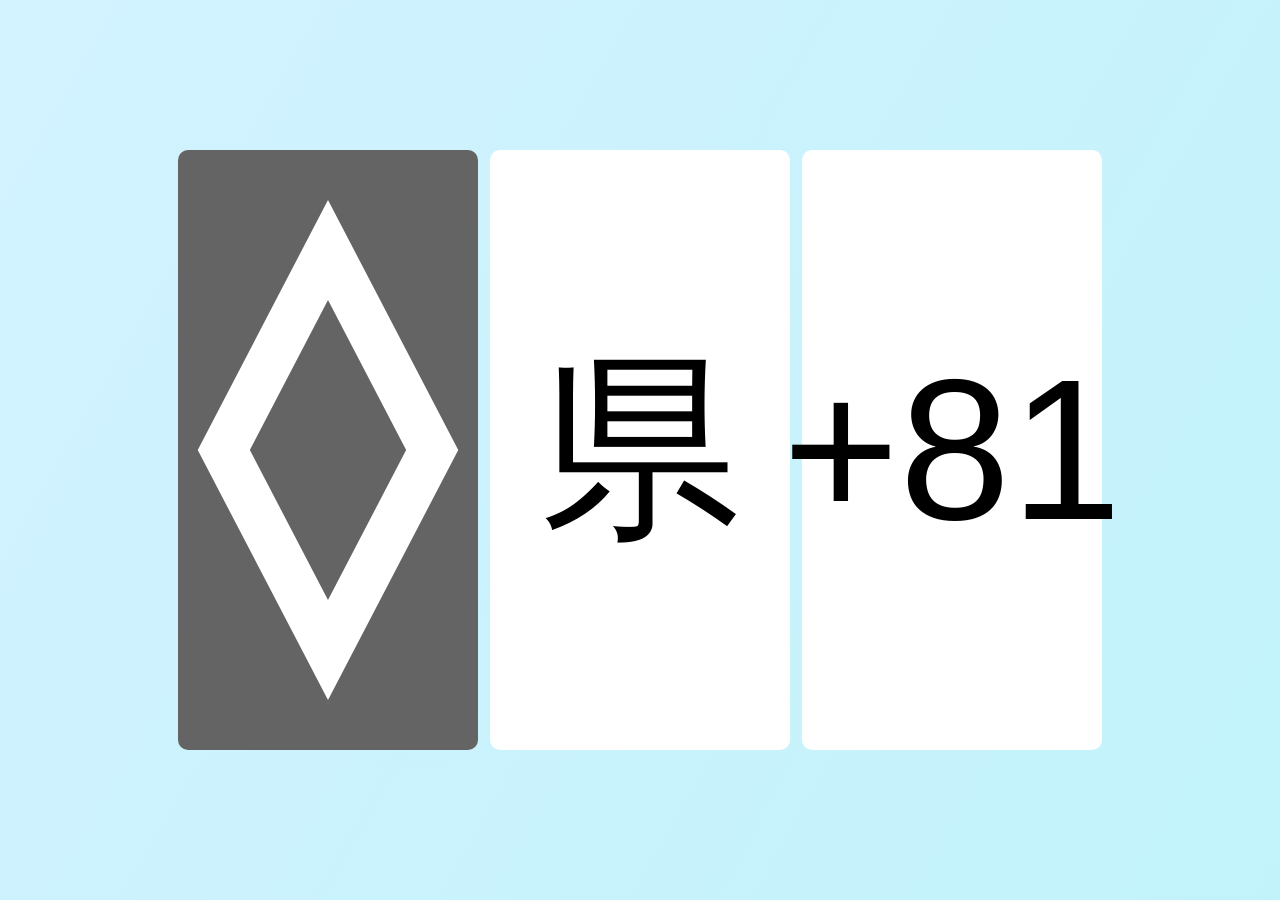
==== index.html @ 91e3d2cf "Add files via upload" ====
<!DOCTYPE html>
<html lang="en">
<head>
    <meta charset="UTF-8">
    <link rel="stylesheet" href="styles.css">
</head>
<body>

<div id="menu">
    <div class="button-container">
        <a class="diamond-btn" href="diamonds.html">
            <svg viewBox="0 0 300 600" width="300" height="600" id="horizontal" class="layer">
                <path style="fill:#ffffff;" d="M 150,50 19.75,300 150,550 280.25,300 Z m 0,100 78.15039,150 L 150,450 71.849609,300 Z" />
            </svg>
        </a>
        <a class="menu-btn" href="prefectures.html">県</a>
        <a class="menu-btn" href="Phone Codes.html">+81</a>
    </div>
</div>

</body>
</html>
---- styles.css ----
html, body {
    margin: 0;
    height: 100%;
    font-family: sans-serif;
    background: #80dbff31;
}

body {
    display: flex;
    justify-content: center;
    align-items: center;
    padding: 5px;
    background: linear-gradient(120deg, #80dbff31, #c2f3fa);
    box-sizing: border-box;
}

#page {
    height: 100%;
    width: 100%;
    display: flex;
    flex-direction: row;
    margin: auto;
    gap: 10px;
}

#header {
    display: flex;
    flex-direction: column;
    align-items: center;
    flex: 0 1 0%;
    max-width: 40%;
    height: 100%;
    min-height: 0;
}

#mapWrapper {
    flex: 1;
    background: rgba(194, 243, 250, 0.644);
    border: 1px solid #ccc;
    min-height: 0;
    position: relative;
}

#menu {
    text-align: center;
}

.button-container {
    display: flex;
    flex-wrap: wrap;
    margin: auto;
    gap: 12px;
    justify-content: center;
}

.menu-btn {
    display: block;
    width: min(80vw, 300px);
    aspect-ratio: 1 / 2;

    background: white;
    color: black;
    text-decoration: none;

    border-radius: 10px;
    font-size: min(70vw, 200px);
    display: flex;
    align-items: center;
    justify-content: center;

    transition: background 0.15s ease;
}

.menu-btn:hover {
    background: rgb(241, 241, 241);
}

#homeButton {
    position: fixed;
    top: 10px;
    right: 10px;

    width: 50px;
    height: 50px;

    display: flex;
    align-items: center;
    justify-content: center;

    background: rgb(226, 248, 250);
    color: black;
    text-decoration: none;

    border-radius: 6px;
    font-size: 20px;

    z-index: 9999;

    box-shadow: 0 2px 6px rgba(0,0,0,0.2);
}

.diamond-btn {

    display: flex;
    align-items: center;
    justify-content: center;

    border: none;
    background: #646464;
    cursor: pointer;

    border-radius: 10px;
    transition: background 0.15s ease;
}

.diamond-btn:hover {
    background: #5e5e5e;
}

#notice {
    font-size: 16px;
    line-height: 1;
    margin: 0;
}

#continue {
    width: 100%;
    line-height: 1;
    margin-top: auto;
    padding-top: 10px;
    padding-bottom: 10px;
    text-align: center;
    background-color: white;
    border-radius: 4px;
    border: 0;
    text-decoration: none;
    font-size: 32px;
    cursor: pointer;
}

#legend {
    opacity: 0;
    transform: translateY(-6px);
    pointer-events: none;
    transition: opacity 0.25s ease, transform 0.25s ease;
    
    position: absolute;
    top: 10px;
    left: 10px;

    display: flex;
    flex-direction: column;
    gap: 6px;

    padding: 8px;
    border-radius: 6px;

    background: rgba(255, 255, 255, 0.7);
    backdrop-filter: blur(4px);

    font-size: 12px;
}

.legend-item {
    display: flex;
    align-items: center;
    gap: 8px;
    font-size: 20px;
}

#legend.show { 
    opacity: 1;
    transform: translateY(0);
    pointer-events: auto; 
}
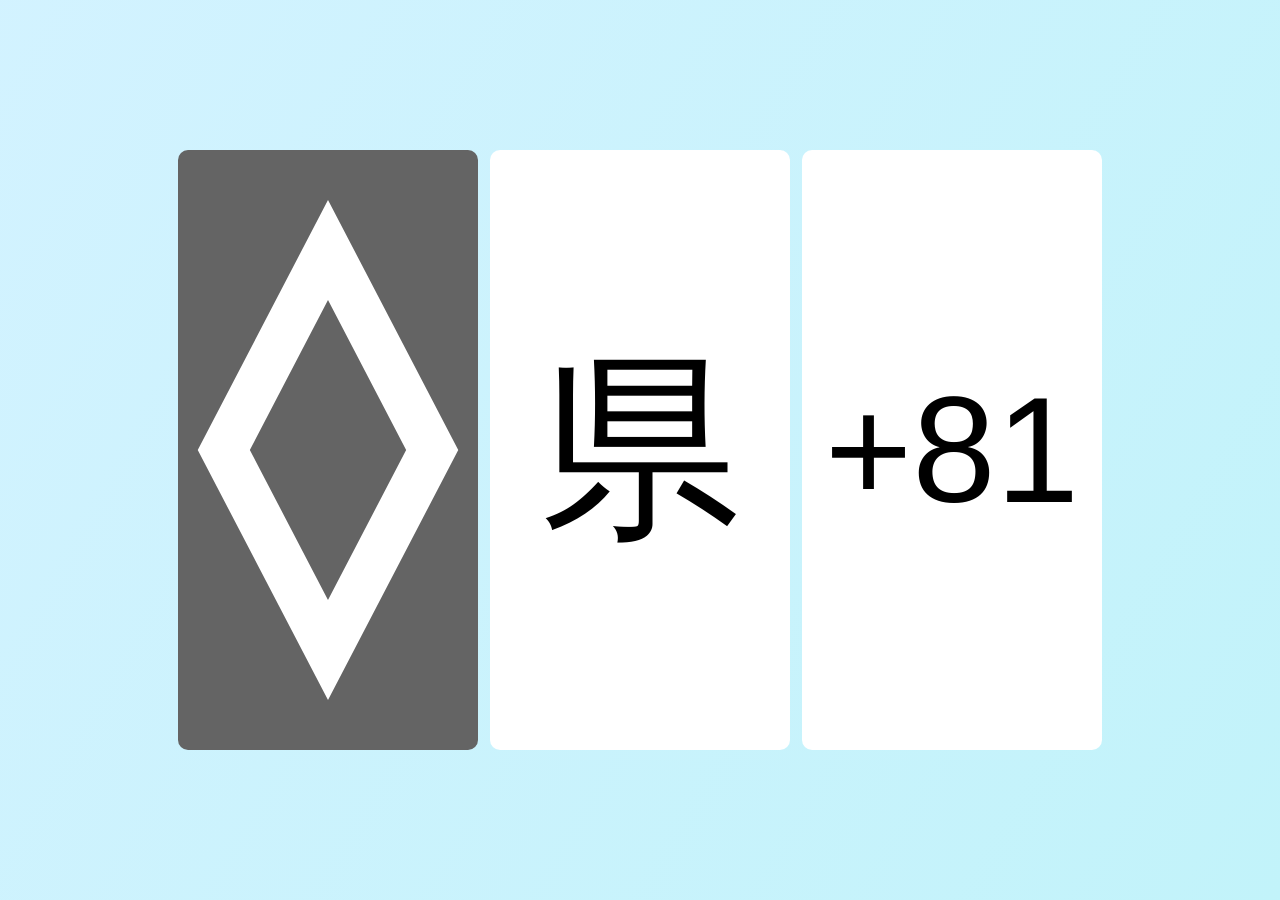
==== commit c66bc79a: "Add files via upload" ====
--- a/index.html
+++ b/index.html
@@ -14,9 +14,17 @@
             </svg>
         </a>
         <a class="menu-btn" href="prefectures.html">県</a>
-        <a class="menu-btn" href="Phone Codes.html">+81</a>
+        <a id="pc" class="menu-btn" href="Phone Codes.html">+81</a>
     </div>
 </div>
 
+<style>
+
+#pc {
+    font-size: min(50vw, 150px);
+}
+
+</style>
+
 </body>
 </html>
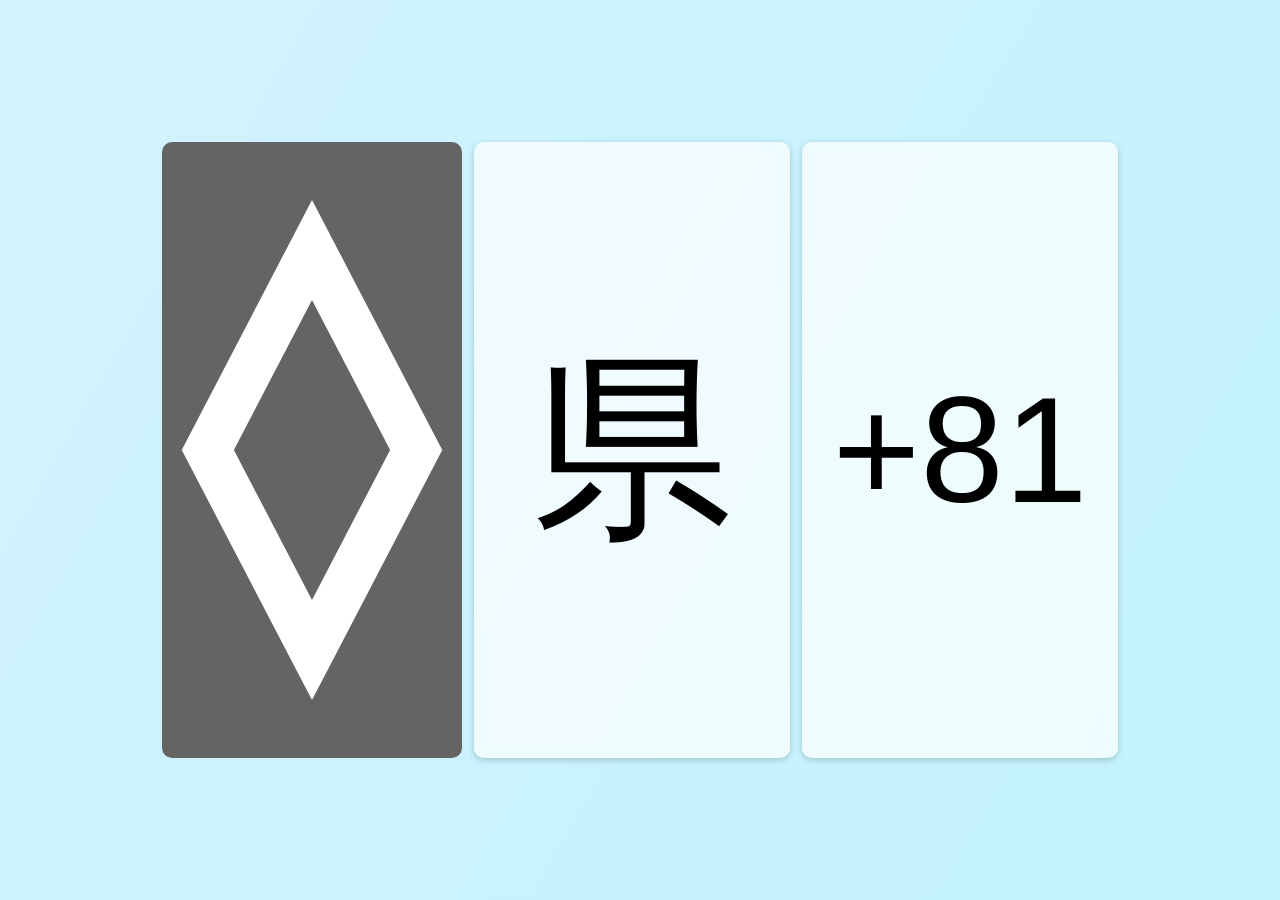
==== commit e8d8f7fc: "Add files via upload" ====
--- a/index.html
+++ b/index.html
@@ -3,6 +3,8 @@
 <head>
     <meta charset="UTF-8">
     <link rel="stylesheet" href="styles.css">
+    <title>Japan Meta</title>
+    <link rel="icon" href="favicon.svg" type="image/svg+xml">
 </head>
 <body>
 
@@ -13,15 +15,63 @@
                 <path style="fill:#ffffff;" d="M 150,50 19.75,300 150,550 280.25,300 Z m 0,100 78.15039,150 L 150,450 71.849609,300 Z" />
             </svg>
         </a>
-        <a class="menu-btn" href="prefectures.html">県</a>
-        <a id="pc" class="menu-btn" href="Phone Codes.html">+81</a>
+        <a class="menu-btn background" href="prefectures.html">県</a>
+        <a id="phoneCodes" class="menu-btn background" href="phone-codes.html">+81</a>
     </div>
 </div>
 
 <style>
 
-#pc {
-    font-size: min(50vw, 150px);
+#phoneCodes {
+    font-size: 9.4rem;
+}
+
+.button-container {
+    display: flex;
+    flex-wrap: wrap;
+    margin: auto;
+    gap: 0.75rem;
+    justify-content: center;
+}
+
+.menu-btn {
+    display: block;
+    width: 18.75rem;
+    aspect-ratio: 1 / 2;
+
+    color: black;
+    text-decoration: none;
+
+    border-radius: 0.625rem;
+
+    font-size: 12.5rem;
+    display: flex;
+    align-items: center;
+    justify-content: center;
+
+    transition: background 0.15s ease;
+}
+
+.menu-btn:hover {
+    background: rgb(241, 241, 241);
+}
+
+.diamond-btn {
+
+    display: flex;
+    align-items: center;
+    justify-content: center;
+
+    border: none;
+    background: #646464;
+    cursor: pointer;
+
+    border-radius: 0.625rem;
+    transition: background 0.15s ease;
+}
+
+.diamond-btn:hover {
+    background: #5e5e5e;
 }
 
 </style>
--- a/styles.css
+++ b/styles.css
@@ -14,162 +14,183 @@
     box-sizing: border-box;
 }
 
-#page {
+path { 
+    transition: fill 0.3s ease;
+    cursor: crosshair;
+}
+
+#mapContainer {
     height: 100%;
     width: 100%;
-    display: flex;
-    flex-direction: row;
-    margin: auto;
-    gap: 10px;
-}
-
-#header {
-    display: flex;
-    flex-direction: column;
-    align-items: center;
-    flex: 0 1 0%;
-    max-width: 40%;
-    height: 100%;
-    min-height: 0;
-}
-
-#mapWrapper {
     flex: 1;
     background: rgba(194, 243, 250, 0.644);
     border: 1px solid #ccc;
     min-height: 0;
     position: relative;
+    overflow: hidden;
 }
 
-#menu {
-    text-align: center;
+#map {
+    width: 100%;
+    height: 100%;
+    display: block;
+    cursor: grab;
 }
 
-.button-container {
-    display: flex;
-    flex-wrap: wrap;
-    margin: auto;
-    gap: 12px;
-    justify-content: center;
-}
+#homeButton {
+    position: absolute;
+    top: 0.625rem;
+    right: 0.625rem;
 
-.menu-btn {
-    display: block;
-    width: min(80vw, 300px);
-    aspect-ratio: 1 / 2;
+    width: 2rem;
+    height: 2rem;
 
-    background: white;
-    color: black;
-    text-decoration: none;
-
-    border-radius: 10px;
-    font-size: min(70vw, 200px);
     display: flex;
     align-items: center;
     justify-content: center;
+    
+    text-decoration: none;
+    color: black;
 
-    transition: background 0.15s ease;
+    font-size: 1rem;
 }
 
-.menu-btn:hover {
+#homeButton:hover {
     background: rgb(241, 241, 241);
 }
 
-#homeButton {
-    position: fixed;
-    top: 10px;
-    right: 10px;
+#switchButton {
+    position: absolute;
+    top: 0.625rem;
+    right: 4rem;
 
-    width: 50px;
-    height: 50px;
+    width: 6.25rem;
+    height: 2rem;
 
     display: flex;
     align-items: center;
     justify-content: center;
 
-    background: rgb(226, 248, 250);
+    text-decoration: none;
     color: black;
-    text-decoration: none;
 
-    border-radius: 6px;
-    font-size: 20px;
-
-    z-index: 9999;
-
-    box-shadow: 0 2px 6px rgba(0,0,0,0.2);
+    font-size: 1rem;
 }
 
-.diamond-btn {
+#switchButton:hover {
+    background: rgb(241, 241, 241);
+}
+
+#expertButton {
+    position: absolute;
+    top: 0.625rem;
+    right: 11.675rem;
+
+    width: 6.25rem;
+    height: 2rem;
 
     display: flex;
     align-items: center;
     justify-content: center;
 
-    border: none;
-    background: #646464;
+    text-decoration: none;
+    color: black;
+
+    font-size: 1rem;
+}
+
+#expertButton:hover {
+    background: rgb(241, 241, 241);
+}
+
+#continueButton {
+    line-height: 1;
+    margin-top: auto;
+    text-align: center;
+    font-size: 2rem;
     cursor: pointer;
 
-    border-radius: 10px;
-    transition: background 0.15s ease;
+    position: absolute;
+    bottom: 0.625rem;
+    right: 0.625rem;
+
+    padding-left: 6.25rem;
+    padding-right: 6.25rem;
 }
 
-.diamond-btn:hover {
-    background: #5e5e5e;
-}
-
-#notice {
-    font-size: 16px;
+#continueButtonNotice {
+    font-size: 1rem;
     line-height: 1;
     margin: 0;
 }
 
-#continue {
-    width: 100%;
-    line-height: 1;
-    margin-top: auto;
-    padding-top: 10px;
-    padding-bottom: 10px;
-    text-align: center;
-    background-color: white;
-    border-radius: 4px;
-    border: 0;
-    text-decoration: none;
-    font-size: 32px;
-    cursor: pointer;
+#continueButton:hover {
+    background: rgb(241, 241, 241);
 }
 
-#legend {
+#upperLeftBox {
+    position: absolute;
+    top: 0.625rem;
+    left: 0.625rem;
+    display: flex;
+    flex-direction: column;
+    gap: 0.375rem;
+    pointer-events: none;
+    font-size: 1.25rem;
+    text-align: center;
+    max-width: 30vw;
+}
+
+#legendBox {
     opacity: 0;
-    transform: translateY(-6px);
+    transform: translateY(-0.375rem);
+    transition: opacity 0.25s ease, transform 0.25s ease;
+
     pointer-events: none;
-    transition: opacity 0.25s ease, transform 0.25s ease;
     
     position: absolute;
-    top: 10px;
-    left: 10px;
+    bottom: 0.625rem;
+    left: 0.625rem;
 
     display: flex;
     flex-direction: column;
-    gap: 6px;
 
-    padding: 8px;
-    border-radius: 6px;
+    font-size: 0.75rem;
+}
+
+.legendItem {
+    display: flex;
+    align-items: center;
+    gap: 0.5rem;
+    font-size: 1.25rem;
+    pointer-events: none;
+}
+
+.colorBox {
+    width: 1.25rem;
+    height: 1.25rem;
+    border-radius: 0.125rem;
+    display: inline-block;
+}
+
+.colorBox.correct { background: #2ECC71; }
+
+.colorBox.wrong { background: #E74C3C; }
+
+.colorBox.missing { background: #1F6FEB; }
+
+.background {
+    padding: 0.5rem;
+    border-radius: 0.375rem;
+    border: 0;
 
     background: rgba(255, 255, 255, 0.7);
-    backdrop-filter: blur(4px);
-
-    font-size: 12px;
+    backdrop-filter: blur(0.25rem);
+    box-shadow: 0 0.125rem 0.375rem rgba(0,0,0,0.2);
 }
 
-.legend-item {
-    display: flex;
-    align-items: center;
-    gap: 8px;
-    font-size: 20px;
-}
-
-#legend.show { 
-    opacity: 1;
-    transform: translateY(0);
-    pointer-events: auto; 
+.show {
+    opacity: 1 !important;
+    transform: translateY(0) !important;
+    pointer-events: auto !important;
 }
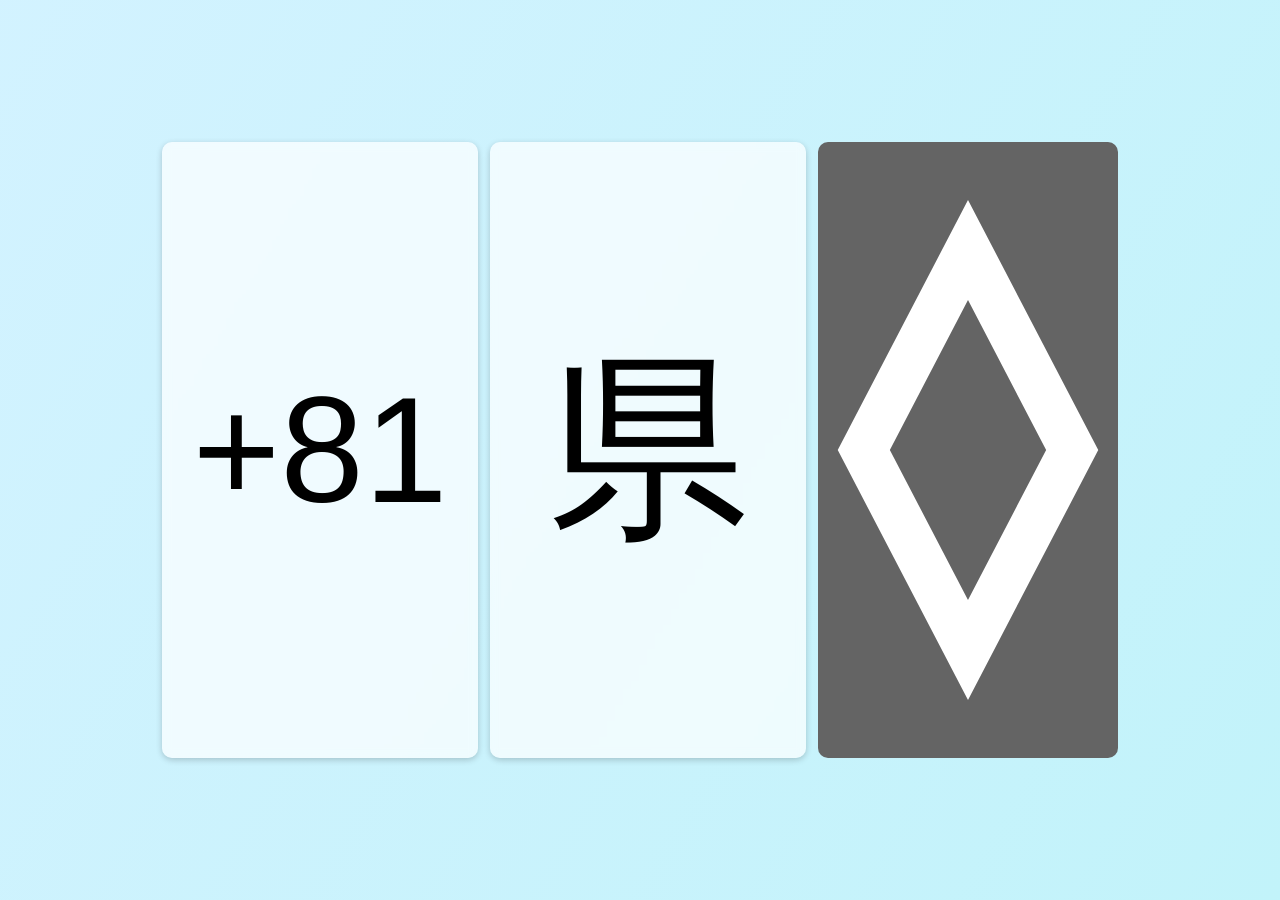
==== commit e2ac8c43: "Add files via upload" ====
--- a/index.html
+++ b/index.html
@@ -4,19 +4,19 @@
     <meta charset="UTF-8">
     <link rel="stylesheet" href="styles.css">
     <title>Japan Meta</title>
-    <link rel="icon" href="favicon.svg" type="image/svg+xml">
+    <link rel="icon" href="SVG/favicon.svg" type="image/svg+xml">
 </head>
 <body>
 
 <div id="menu">
     <div class="button-container">
+        <a id="phoneCodes" class="menu-btn background" href="phone-codes.html">+81</a>
+        <a class="menu-btn background" href="prefectures.html">県</a>
         <a class="diamond-btn" href="diamonds.html">
             <svg viewBox="0 0 300 600" width="300" height="600" id="horizontal" class="layer">
-                <path style="fill:#ffffff;" d="M 150,50 19.75,300 150,550 280.25,300 Z m 0,100 78.15039,150 L 150,450 71.849609,300 Z" />
+                <path style="fill:#ffffff;cursor: pointer;" d="M 150,50 19.75,300 150,550 280.25,300 Z m 0,100 78.15039,150 L 150,450 71.849609,300 Z" />
             </svg>
         </a>
-        <a class="menu-btn background" href="prefectures.html">県</a>
-        <a id="phoneCodes" class="menu-btn background" href="phone-codes.html">+81</a>
     </div>
 </div>
 
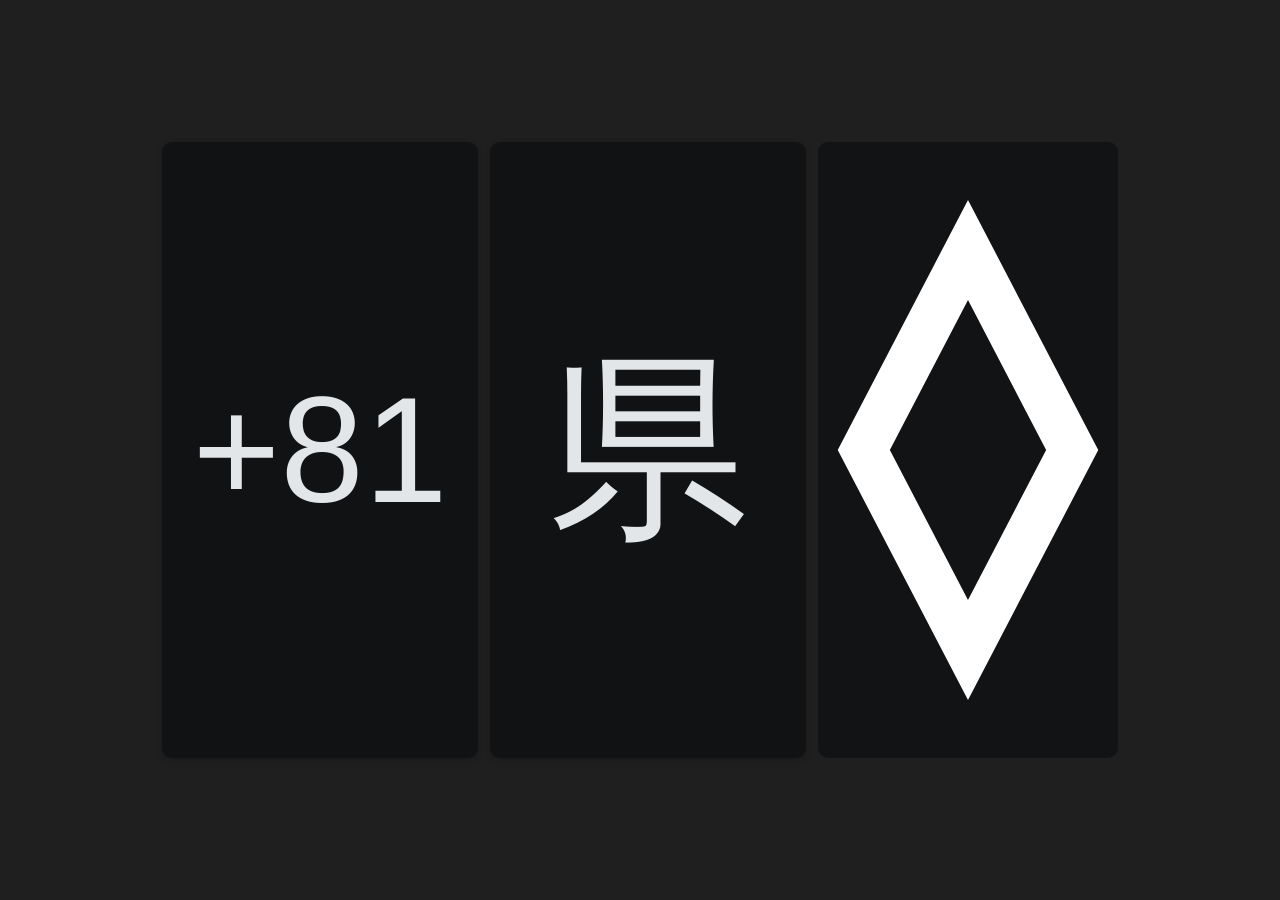
==== commit f48f82aa: "Add files via upload" ====
--- a/index.html
+++ b/index.html
@@ -2,7 +2,7 @@
 <html lang="en">
 <head>
     <meta charset="UTF-8">
-    <link rel="stylesheet" href="styles.css">
+    <link rel="stylesheet" href="css/main.css">
     <title>Japan Meta</title>
     <link rel="icon" href="SVG/favicon.svg" type="image/svg+xml">
 </head>
@@ -22,6 +22,10 @@
 
 <style>
 
+body {
+    background: var(--color-background);
+}
+
 #phoneCodes {
     font-size: 9.4rem;
 }
@@ -39,9 +43,6 @@
     width: 18.75rem;
     aspect-ratio: 1 / 2;
 
-    color: black;
-    text-decoration: none;
-
     border-radius: 0.625rem;
 
     font-size: 12.5rem;
@@ -53,7 +54,7 @@
 }
 
 .menu-btn:hover {
-    background: rgb(241, 241, 241);
+    background: var(--color-button-hover);
 }
 
 .diamond-btn {
@@ -63,7 +64,7 @@
     justify-content: center;
 
     border: none;
-    background: #646464;
+    background: var(--color-container-diamonds);
     cursor: pointer;
 
     border-radius: 0.625rem;
@@ -71,7 +72,7 @@
 }
 
 .diamond-btn:hover {
-    background: #5e5e5e;
+    background: var(--color-button-hover-diamonds);
 }
 
 </style>
--- a/css/main.css
+++ b/css/main.css
@@ -0,0 +1,288 @@
+:root {
+    --color-background: #1f1f1f;
+    --color-surrounding: hsl(210deg 15% 6%);
+    --color-containers: hsl(210deg 15% 6% / 0.75);
+    --color-container-diamonds: hsl(210deg 15% 6% / 0.75);
+    --color-border: #000;
+    --color-button-hover: hsl(210deg 30% 18%);
+    --color-button-hover-diamonds: hsl(210deg 30% 18%);
+    --color-text: hsl(210deg 10% 90%);
+    --color-answer-correct: hsl(160deg 100% 30%);
+    --color-answer-wrong: hsl(340deg 95% 50%);
+    --color-answer-missing: hsl(240deg 95% 62%);
+    --color-selected: hsl(43deg 100% 72%);
+    --color-selected-hover: hsl(43deg 100% 72% / 0.75);
+    --color-path-fill: #292929;
+    --color-path-stroke: #878787;
+    --color-path-hover: #474747;
+    --color-button-selected: hsl(210deg 15% 6%);
+    --color-button-selected-shadow: rgba(0,0,0,0.25);
+    --color-path-inert-stroke: #a5a5a5;
+    --color-road-diamond-background: hsl(210deg 15% 6% / 0);
+    --color-answer-correct-hover: hsl(160deg 100% 30% / 0.75);
+    --color-answer-wrong-hover: hsl(340deg 95% 50% / 0.75);
+    --color-answer-missing-hover: hsl(240deg 95% 62% / 0.75);
+}
+
+html, body {
+    margin: 0;
+    height: 100%;
+    font-family: sans-serif;
+}
+
+body {
+    display: flex;
+    justify-content: center;
+    align-items: center;
+    padding: 5px;
+    background: var(--color-surrounding);
+    box-sizing: border-box;
+}
+
+path { 
+    transition: fill 0.3s ease;
+    cursor: crosshair;
+}
+
+#mapContainer {
+    height: 100%;
+    width: 100%;
+    flex: 1;
+    background: var(--color-background);
+    border: 1px solid var(--color-border);
+    min-height: 0;
+    position: relative;
+    overflow: hidden;
+}
+
+#map {
+    width: 100%;
+    height: 100%;
+    display: block;
+    cursor: grab;
+}
+
+#homeButton {
+    width: 2rem;
+    height: 2rem;
+
+    display: flex;
+    align-items: center;
+    justify-content: center;
+    
+    text-decoration: none;
+
+    font-size: 1rem;
+}
+
+#homeButton:hover {
+    background: var(--color-button-hover);
+}
+
+#switchButton {
+    position: absolute;
+    top: 0.625rem;
+    right: 4rem;
+
+    width: 6.25rem;
+    height: 2rem;
+
+    display: flex;
+    align-items: center;
+    justify-content: center;
+
+    font-size: 1rem;
+}
+
+#switchButton:hover {
+    background: var(--color-button-hover);
+}
+
+#expertButton {
+    position: absolute;
+    top: 0.625rem;
+    right: 11.675rem;
+
+    width: 6.25rem;
+    height: 2rem;
+
+    display: flex;
+    align-items: center;
+    justify-content: center;
+
+    font-size: 1rem;
+}
+
+#expertButton:hover {
+    background: var(--color-button-hover);
+}
+
+#continueButton {
+    line-height: 1;
+    margin-top: auto;
+    text-align: center;
+    font-size: 2rem;
+    cursor: pointer;
+
+    position: absolute;
+    bottom: 0.625rem;
+    right: 0.625rem;
+
+    padding-left: 6.25rem;
+    padding-right: 6.25rem;
+}
+
+#continueButtonNotice {
+    font-size: 1rem;
+    line-height: 1;
+    margin: 0;
+}
+
+#continueButton:hover {
+    background: var(--color-button-hover);
+}
+
+#upperLeftBox {
+    position: absolute;
+    top: 0.625rem;
+    left: 0.625rem;
+    display: flex;
+    flex-direction: column;
+    gap: 0.5rem;
+    pointer-events: none;
+    font-size: 1.25rem;
+    text-align: center;
+    max-width: 30vw;
+    min-width: 22rem;
+}
+
+#legendBox {
+    opacity: 0;
+    transform: translateY(-0.375rem);
+    transition: opacity 0.25s ease, transform 0.25s ease;
+
+    pointer-events: none;
+    
+    position: absolute;
+    bottom: 0.625rem;
+    left: 0.625rem;
+
+    display: flex;
+    flex-direction: column;
+
+    font-size: 0.75rem;
+}
+
+.legendItem {
+    display: flex;
+    align-items: center;
+    gap: 0.5rem;
+    font-size: 1.25rem;
+    pointer-events: none;
+}
+
+.colorBox {
+    width: 1.25rem;
+    height: 1.25rem;
+    border-radius: 0.125rem;
+    display: inline-block;
+}
+
+.colorBox.correct { background: var(--color-answer-correct); }
+
+.colorBox.wrong { background: var(--color-answer-wrong); }
+
+.colorBox.missing { background: var(--color-answer-missing); }
+
+.background {
+    padding: 0.5rem;
+    border-radius: 0.375rem;
+    border: 0;
+
+    background: var(--color-containers);
+    backdrop-filter: blur(0.25rem);
+    box-shadow: 0 0.125rem 0.375rem rgba(0,0,0,0.2);
+
+    color: var(--color-text);
+    text-decoration: none;
+}
+
+.show {
+    opacity: 1 !important;
+    transform: translateY(0) !important;
+    pointer-events: auto !important;
+}
+
+.selected {
+    fill: var(--color-selected) !important;
+    stroke-width: 0.1 !important;
+    stroke-opacity: 1 !important;
+    stroke: var(--color-border);
+}
+
+path.selected:hover {
+    fill: var(--color-selected-hover) !important;
+    transition: none !important;
+}
+
+.correct {
+    fill: var(--color-answer-correct);
+    stroke: var(--color-border);
+}
+
+.wrong {
+    fill: var(--color-answer-wrong);
+    stroke: var(--color-border);
+}
+
+.missing {
+    fill: var(--color-answer-missing);
+    stroke: var(--color-border);
+}
+
+.correct:hover {
+    fill: var(--color-answer-correct-hover) !important;
+}
+
+.wrong:hover {
+    fill: var(--color-answer-wrong-hover) !important;
+}
+
+.missing:hover {
+    fill: var(--color-answer-missing-hover) !important;
+}
+
+.correctRow {
+    color: var(--color-answer-correct);
+}
+
+.wrongRow {
+    color: var(--color-answer-wrong);
+}
+
+.missingRow {
+    color: var(--color-answer-missing);
+}
+
+.container-top-right {
+    position: absolute;
+    top: 0.625rem;
+    right: 0.625rem;
+}
+
+.position-top-middle {
+    position: absolute;
+    top: 0.625rem;
+    left: 50%;
+    transform: translate(-50%, 0);
+
+    min-width: 10rem;
+    height: 2rem;
+    font-size: 1.5rem;
+}
+
+.content-center {
+    display: flex;
+    align-items: center;
+    justify-content: center;
+}
